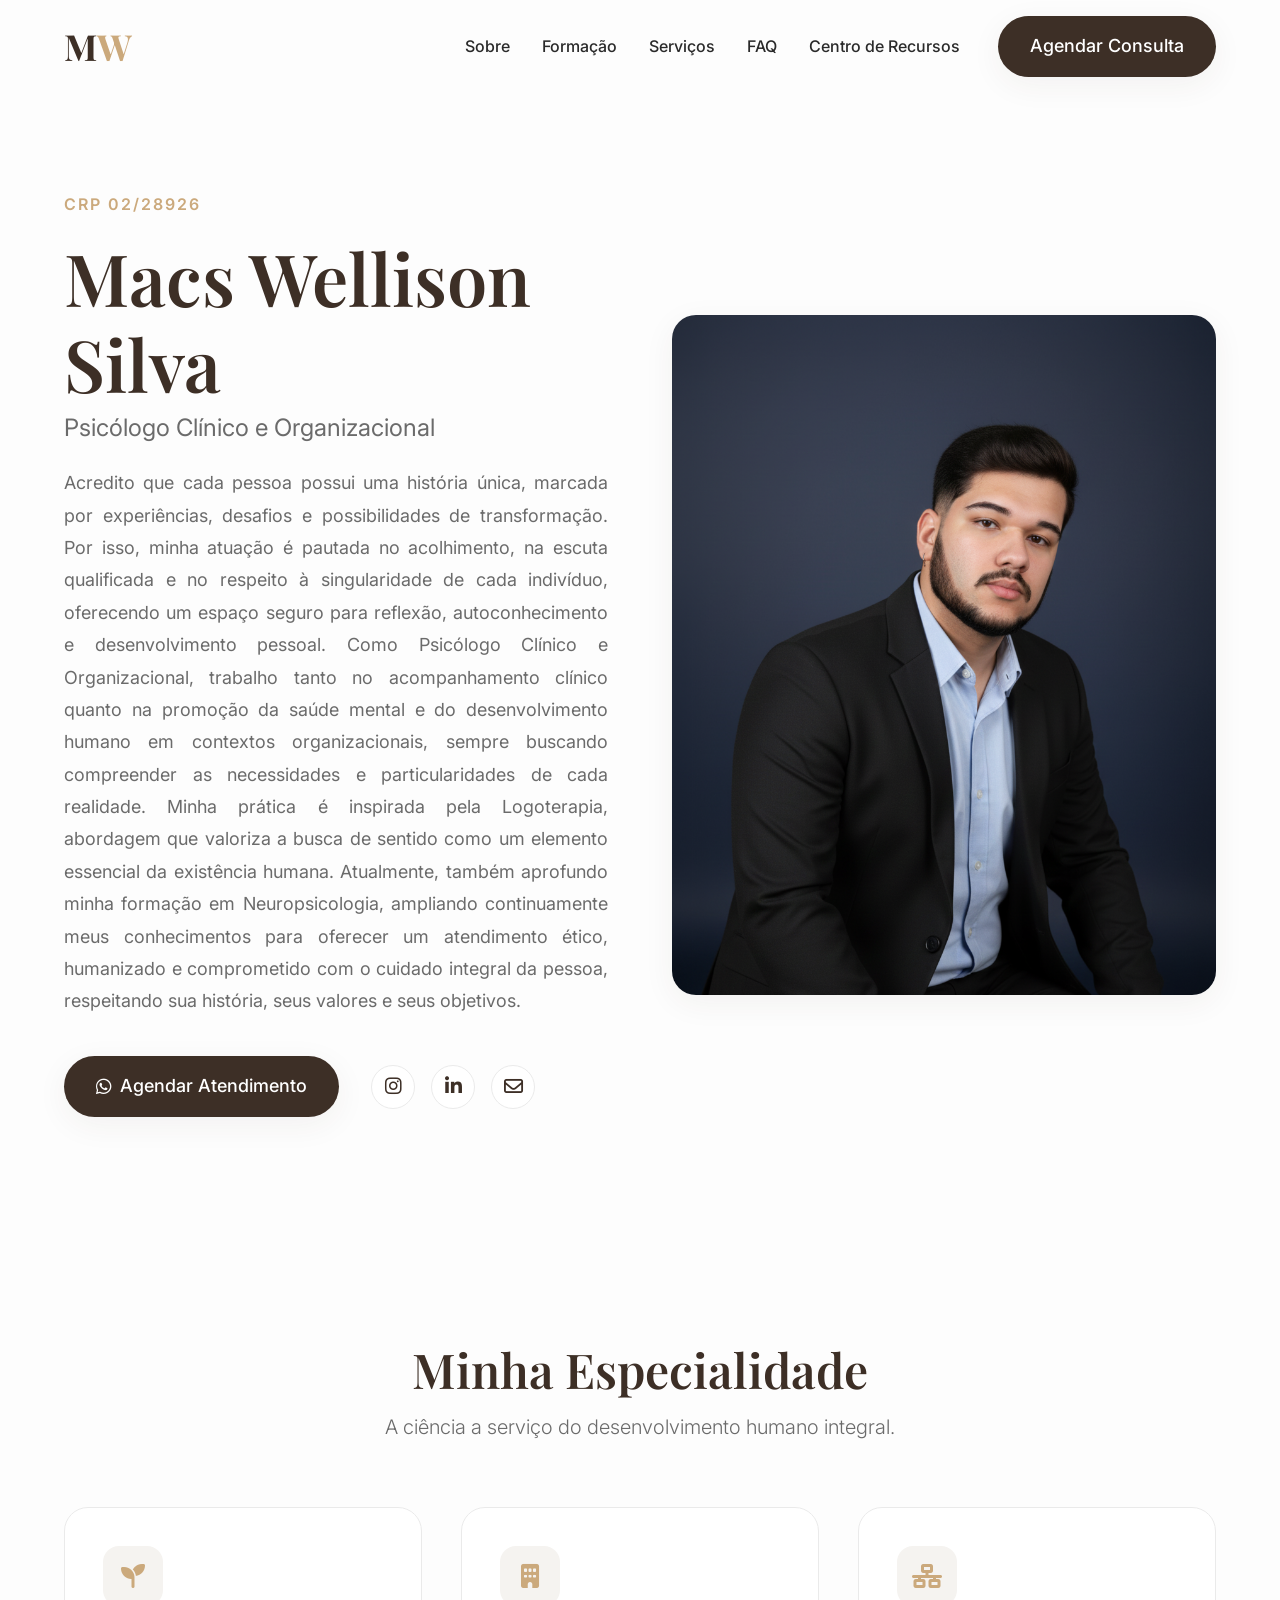
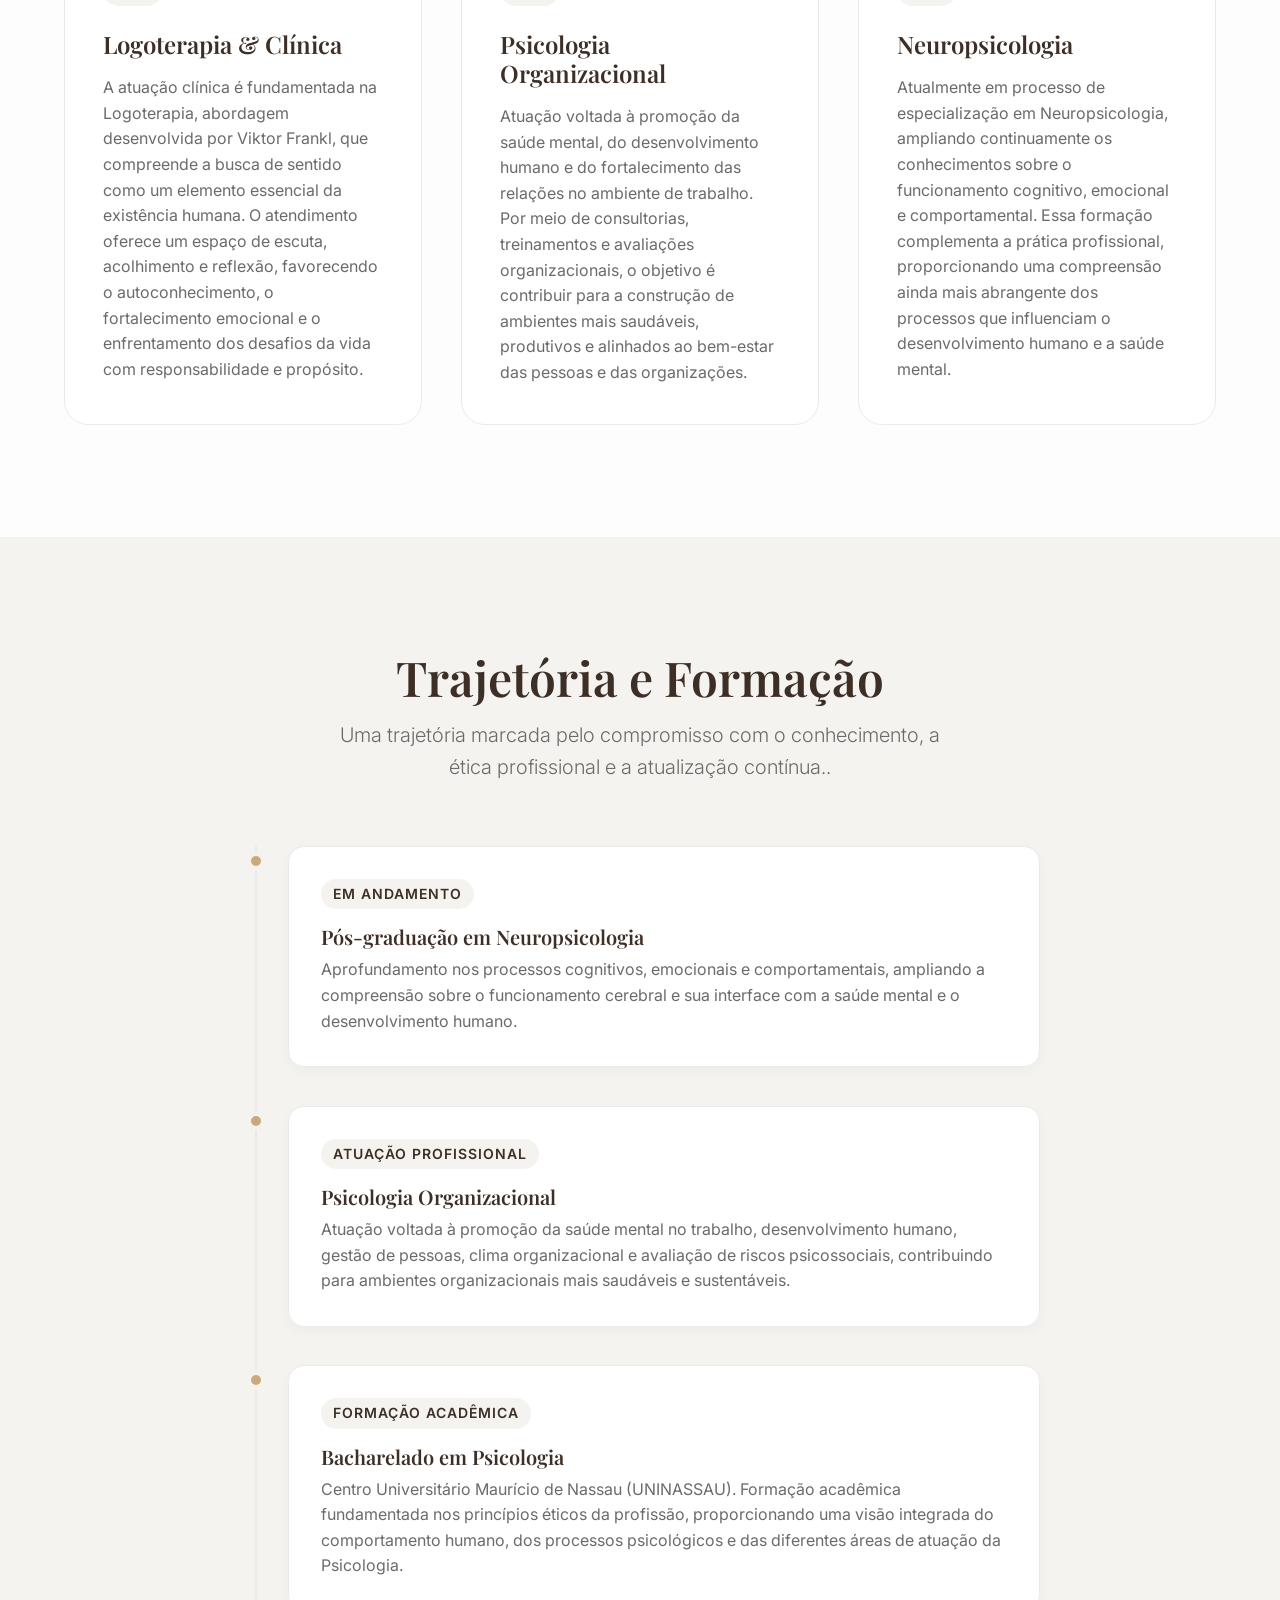
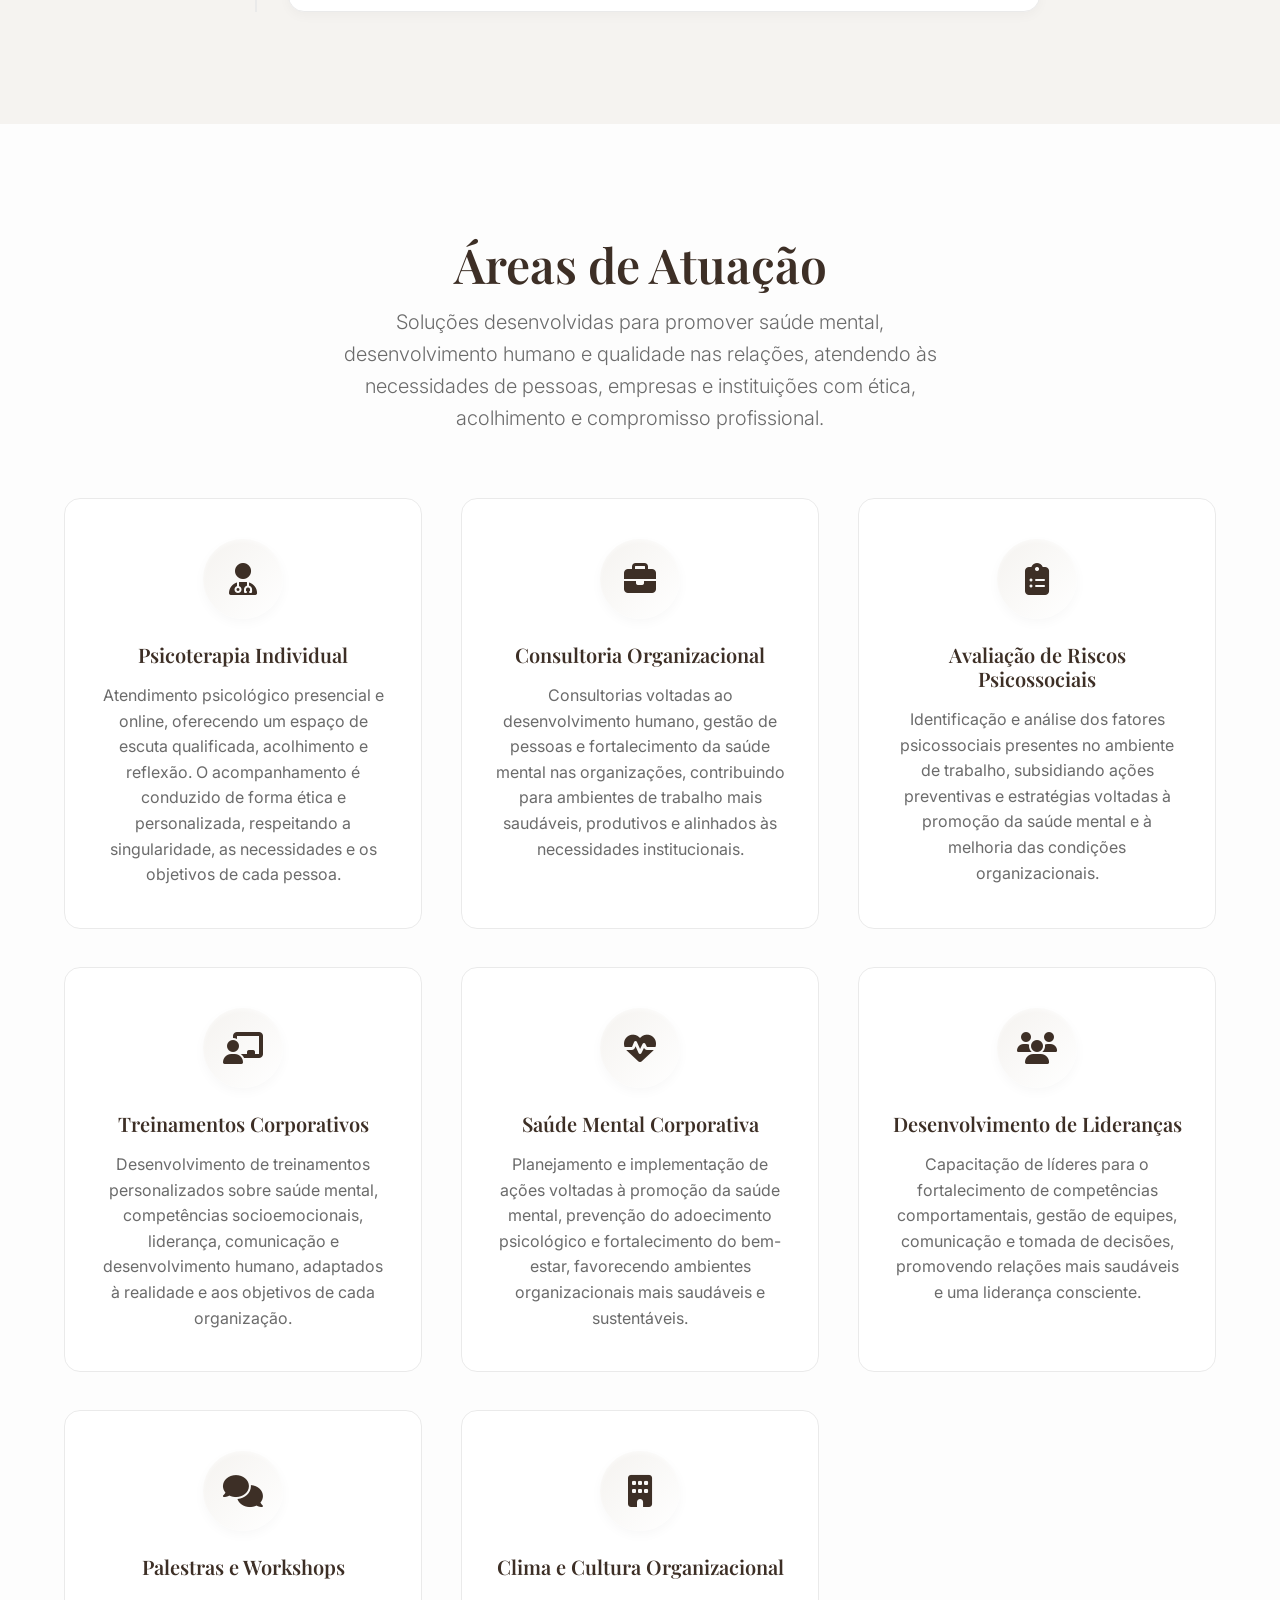
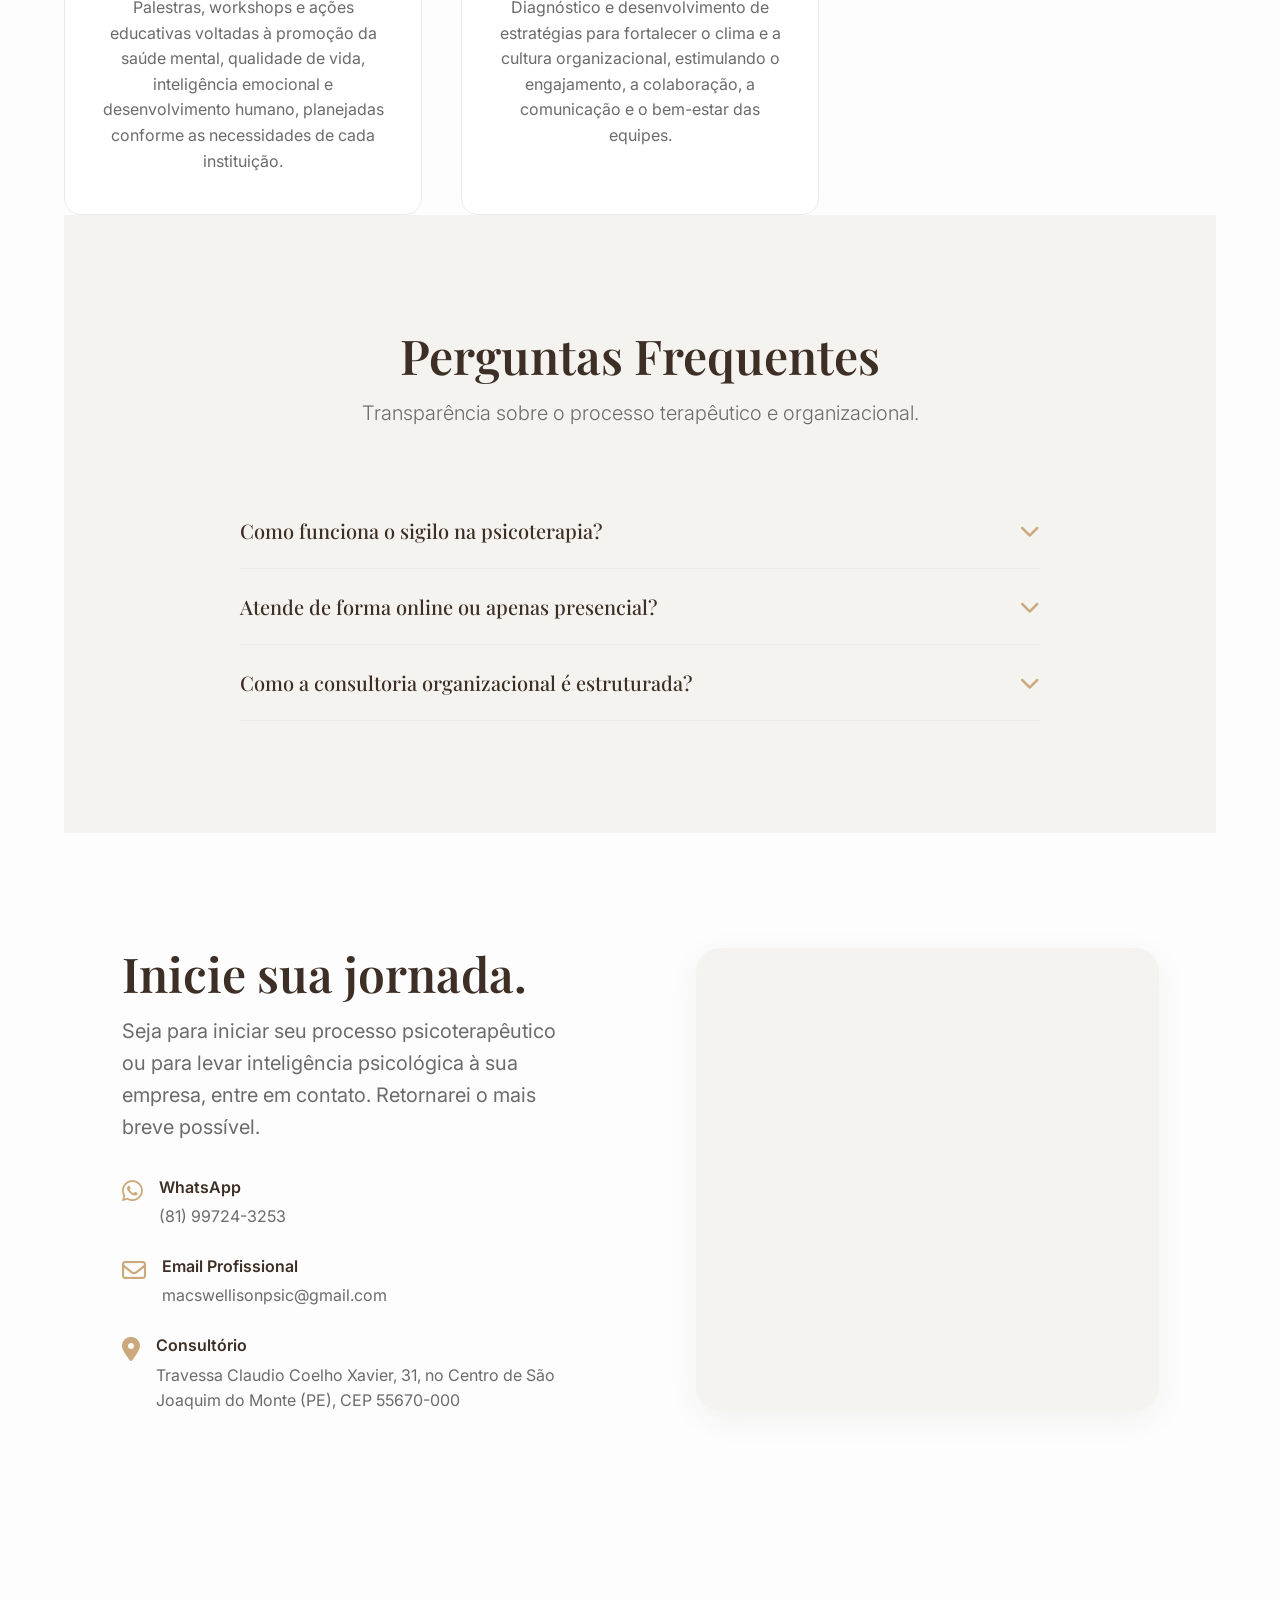
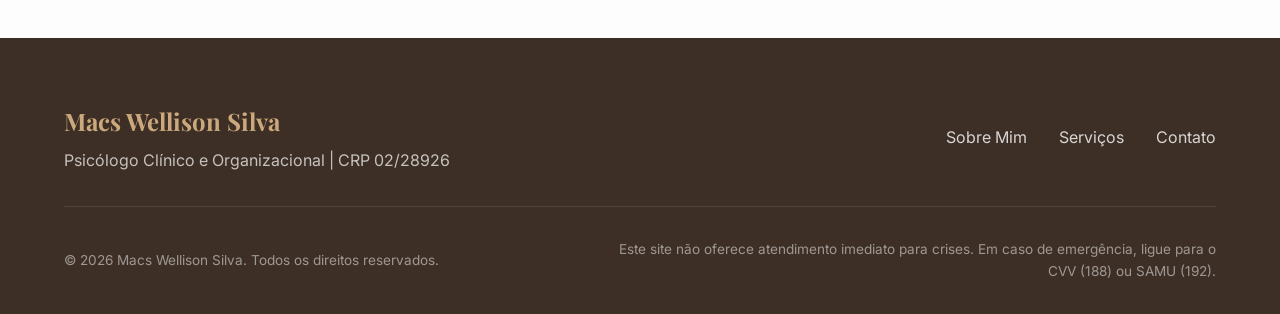
==== index.html @ d594c78a "Add files via upload" ====
<!DOCTYPE html>
<html lang="pt-BR">
<head>
    <meta charset="UTF-8">
    <meta name="viewport" content="width=device-width, initial-scale=1.0">
    <meta http-equiv="X-UA-Compatible" content="IE=edge">
    
    <!-- SEO & Meta Tags -->
    <title>Macs Wellison Silva | Psicólogo Clínico e Organizacional</title>
    <meta name="description" content="Atendimento psicológico clínico pautado na Logoterapia, consultoria organizacional e avaliação psicossocial. Desenvolvimento humano com base na ciência e ética.">
    <meta name="keywords" content="Psicólogo, Psicologia Clínica, Psicologia Organizacional, Logoterapia, Neuropsicologia, Avaliação Psicossocial, Saúde Mental Corporativa">
    <meta name="author" content="Macs Wellison Silva">
    <meta name="robots" content="index, follow">
    <link rel="canonical" href="https://seusite.com.br/">

    <!-- Open Graph / Social Media -->
    <meta property="og:type" content="website">
    <meta property="og:title" content="Macs Wellison Silva | Psicologia Clínica e Organizacional">
    <meta property="og:description" content="Desenvolvimento humano com base na ciência, acolhimento e sentido da vida.">
    <meta property="og:image" content="https://seusite.com.br/assets/images/og-image.jpg">
    <meta property="og:url" content="https://seusite.com.br/">
    
    <!-- Google Fonts: Inter (Corpo) e Playfair Display (Títulos) -->
    <link rel="preconnect" href="https://fonts.googleapis.com">
    <link rel="preconnect" href="https://fonts.gstatic.com" crossorigin>
    <link href="https://fonts.googleapis.com/css2?family=Inter:wght@300;400;500;600&family=Playfair+Display:wght@400;500;600;700&display=swap" rel="stylesheet">
    
    <!-- Font Awesome -->
    <link rel="stylesheet" href="https://cdnjs.cloudflare.com/ajax/libs/font-awesome/6.4.0/css/all.min.css" integrity="sha512-iecdLmaskl7CVkqkXNQ/ZH/XLlvWZOJyj7Yy7tcenmpD1ypASozpmT/E0iPtmFIB46ZmdtAc9eNBvH0H/ZpiBw==" crossorigin="anonymous" referrerpolicy="no-referrer" />

    <!-- CSS -->
    <link rel="stylesheet" href="css/style.css">
    <link rel="stylesheet" href="css/animations.css">
    <link rel="stylesheet" href="css/responsive.css">

    <!-- Schema.org JSON-LD -->
    <script type="application/ld+json">
    {
      "@context": "https://schema.org",
      "@type": "Physician",
      "name": "Macs Wellison Silva",
      "medicalSpecialty": "Psychiatric",
      "description": "Psicólogo Clínico e Organizacional com foco em Logoterapia e Saúde Mental Corporativa.",
      "identifier": "CRP 02/28926",
      "url": "https://seusite.com.br",
      "address": {
        "@type": "PostalAddress",
        "addressCountry": "BR"
      }
    }
    </script>
</head>
<body>

    <!-- Header & Navigation -->
    <header class="header" id="header">
        <div class="header__container">
            <a href="#home" class="header__logo" aria-label="Voltar para a página inicial">
                M<span class="header__logo-accent">W</span>
            </a>
            
            <button class="header__menu-btn" id="mobile-menu-btn" aria-expanded="false" aria-label="Abrir menu de navegação">
                <span class="header__hamburger"></span>
            </button>

            <nav class="header__nav" id="main-nav" aria-label="Navegação Principal">
                <ul class="header__menu">
                    <li class="header__item"><a href="#sobre" class="header__link">Sobre</a></li>
                    <li class="header__item"><a href="#formacao" class="header__link">Formação</a></li>
                    <li class="header__item"><a href="#servicos" class="header__link">Serviços</a></li>
                    <li class="header__item"><a href="#faq" class="header__link">FAQ</a></li>
		    <li class="header__item"><a href="recursos/index.html" style="color: var(--color-text); text-decoration: none; font-weight: 500;">Centro de Recursos</a></li>
		</ul>
                <a href="#contato" class="btn btn--primary header__cta">Agendar Consulta</a>
            </nav>
        </div>
    </header>

    <main>
        <!-- Hero Section -->
        <section class="hero" id="home">
            <div class="hero__container">
                <div class="hero__content js-reveal">
                    <span class="hero__subtitle">CRP 02/28926</span>
                    <h1 class="hero__title">Macs Wellison Silva</h1>
                    <h2 class="hero__profession">Psicólogo Clínico e Organizacional</h2>
                    <p class="hero__description">
                        Acredito que cada pessoa possui uma história única, marcada por experiências, desafios e possibilidades de transformação. Por isso, minha atuação é pautada no acolhimento, na escuta qualificada e no respeito à singularidade de cada indivíduo, oferecendo um espaço seguro para reflexão, autoconhecimento e desenvolvimento pessoal. Como Psicólogo Clínico e Organizacional, trabalho tanto no acompanhamento clínico quanto na promoção da saúde mental e do desenvolvimento humano em contextos organizacionais, sempre buscando compreender as necessidades e particularidades de cada realidade. Minha prática é inspirada pela Logoterapia, abordagem que valoriza a busca de sentido como um elemento essencial da existência humana. Atualmente, também aprofundo minha formação em Neuropsicologia, ampliando continuamente meus conhecimentos para oferecer um atendimento ético, humanizado e comprometido com o cuidado integral da pessoa, respeitando sua história, seus valores e seus objetivos.
                    </p>
                    <div class="hero__actions">
                        <a href="https://wa.me/81997243253" target="_blank" rel="noopener noreferrer" class="btn btn--primary" aria-label="Agendar atendimento via WhatsApp">
                            <i class="fab fa-whatsapp" aria-hidden="true"></i> Agendar Atendimento
                        </a>
                        <div class="hero__socials">
                            <a href="https://www.instagram.com/psi.macswellison/" class="hero__social-link" aria-label="Instagram"><i class="fab fa-instagram"></i></a>
                            <a href="https://www.linkedin.com/in/psi-macs-wellison-68949920b/" class="hero__social-link" aria-label="LinkedIn"><i class="fab fa-linkedin-in"></i></a>
                            <a href="https://mail.google.com/mail/?view=cm&fs=1&to=macswellisonpsic@gmail.com" class="hero__social-link" aria-label="Email"><i class="far fa-envelope"></i></a>
                        </div>
                    </div>
                </div>
                <div class="hero__image-wrapper js-reveal delay-1">
                    <!-- Substitua pelo caminho da sua foto -->
                    <img src="assets/images/hero-profile.png" alt="Retrato profissional do Psicólogo Macs Wellison Silva" class="hero__image" loading="eager" width="600" height="800">
                </div>
            </div>
        </section>

        <!-- Sobre Mim -->
        <section class="about section" id="sobre">
            <div class="section__header js-reveal">
                <h2 class="section__title">Minha Especialidade</h2>
                <p class="section__subtitle">A ciência a serviço do desenvolvimento humano integral.</p>
            </div>
            
            <div class="about__grid">
                <div class="about__card js-reveal">
                    <div class="about__icon"><i class="fas fa-seedling"></i></div>
                    <h3 class="about__card-title">Logoterapia & Clínica</h3>
                    <p class="about__card-text">A atuação clínica é fundamentada na Logoterapia, abordagem desenvolvida por Viktor Frankl, que compreende a busca de sentido como um elemento essencial da existência humana. O atendimento oferece um espaço de escuta, acolhimento e reflexão, favorecendo o autoconhecimento, o fortalecimento emocional e o enfrentamento dos desafios da vida com responsabilidade e propósito.</p>
                </div>
                <div class="about__card js-reveal delay-1">
                    <div class="about__icon"><i class="fas fa-building"></i></div>
                    <h3 class="about__card-title">Psicologia Organizacional</h3>
                    <p class="about__card-text">Atuação voltada à promoção da saúde mental, do desenvolvimento humano e do fortalecimento das relações no ambiente de trabalho. Por meio de consultorias, treinamentos e avaliações organizacionais, o objetivo é contribuir para a construção de ambientes mais saudáveis, produtivos e alinhados ao bem-estar das pessoas e das organizações.</p>
                </div>
                <div class="about__card js-reveal delay-2">
                    <div class="about__icon"><i class="fas fa-network-wired"></i></div>
                    <h3 class="about__card-title">Neuropsicologia</h3>
                    <p class="about__card-text">Atualmente em processo de especialização em Neuropsicologia, ampliando continuamente os conhecimentos sobre o funcionamento cognitivo, emocional e comportamental. Essa formação complementa a prática profissional, proporcionando uma compreensão ainda mais abrangente dos processos que influenciam o desenvolvimento humano e a saúde mental.</p>
                </div>
            </div>
        </section>

        <!-- Formação (Timeline) -->
        <section class="education section bg-light" id="formacao">
            <div class="section__header js-reveal">
                <h2 class="section__title">Trajetória e Formação</h2>
                <p class="section__subtitle">Uma trajetória marcada pelo compromisso com o conhecimento, a ética profissional e a atualização contínua..</p>
            </div>

            <div class="timeline js-reveal">
                <div class="timeline__item">
                    <div class="timeline__dot"></div>
                    <div class="timeline__content">
                        <span class="timeline__date">Em andamento</span>
                        <h3 class="timeline__title">Pós-graduação em Neuropsicologia</h3>
                        <p class="timeline__text">Aprofundamento nos processos cognitivos, emocionais e comportamentais, ampliando a compreensão sobre o funcionamento cerebral e sua interface com a saúde mental e o desenvolvimento humano.</p>
                    </div>
                </div>
                <div class="timeline__item">
                    <div class="timeline__dot"></div>
                    <div class="timeline__content">
                        <span class="timeline__date">Atuação Profissional</span>
                        <h3 class="timeline__title">Psicologia Organizacional</h3>
                        <p class="timeline__text">Atuação voltada à promoção da saúde mental no trabalho, desenvolvimento humano, gestão de pessoas, clima organizacional e avaliação de riscos psicossociais, contribuindo para ambientes organizacionais mais saudáveis e sustentáveis.</p>
                    </div>
                </div>
                <div class="timeline__item">
                    <div class="timeline__dot"></div>
                    <div class="timeline__content">
                        <span class="timeline__date">Formação Acadêmica</span>
                        <h3 class="timeline__title">Bacharelado em Psicologia</h3>
                        <p class="timeline__text">Centro Universitário Maurício de Nassau (UNINASSAU). Formação acadêmica fundamentada nos princípios éticos da profissão, proporcionando uma visão integrada do comportamento humano, dos processos psicológicos e das diferentes áreas de atuação da Psicologia.</p>
                    </div>
                </div>
            </div>
        </section>

        <!-- Serviços -->
        <section class="services section" id="servicos">
            <div class="section__header js-reveal">
                <h2 class="section__title">Áreas de Atuação</h2>
                <p class="section__subtitle">Soluções desenvolvidas para promover saúde mental, desenvolvimento humano e qualidade nas relações, atendendo às necessidades de pessoas, empresas e instituições com ética, acolhimento e compromisso profissional.</p>
            </div>

<div class="services__grid">
    <!-- Card 1 -->
    <article class="service-card js-reveal">
        <div class="service-card__icon"><i class="fas fa-user-md"></i></div>
        <h3 class="service-card__title">Psicoterapia Individual</h3>
        <p class="service-card__desc">
            Atendimento psicológico presencial e online, oferecendo um espaço de escuta qualificada, acolhimento e reflexão. O acompanhamento é conduzido de forma ética e personalizada, respeitando a singularidade, as necessidades e os objetivos de cada pessoa.
        </p>
    </article>

    <!-- Card 2 -->
    <article class="service-card js-reveal delay-1">
        <div class="service-card__icon"><i class="fas fa-briefcase"></i></div>
        <h3 class="service-card__title">Consultoria Organizacional</h3>
        <p class="service-card__desc">
            Consultorias voltadas ao desenvolvimento humano, gestão de pessoas e fortalecimento da saúde mental nas organizações, contribuindo para ambientes de trabalho mais saudáveis, produtivos e alinhados às necessidades institucionais.
        </p>
    </article>

    <!-- Card 3 -->
    <article class="service-card js-reveal delay-2">
        <div class="service-card__icon"><i class="fas fa-clipboard-list"></i></div>
        <h3 class="service-card__title">Avaliação de Riscos Psicossociais</h3>
        <p class="service-card__desc">
            Identificação e análise dos fatores psicossociais presentes no ambiente de trabalho, subsidiando ações preventivas e estratégias voltadas à promoção da saúde mental e à melhoria das condições organizacionais.
        </p>
    </article>

    <!-- Card 4 -->
    <article class="service-card js-reveal">
        <div class="service-card__icon"><i class="fas fa-chalkboard-teacher"></i></div>
        <h3 class="service-card__title">Treinamentos Corporativos</h3>
        <p class="service-card__desc">
            Desenvolvimento de treinamentos personalizados sobre saúde mental, competências socioemocionais, liderança, comunicação e desenvolvimento humano, adaptados à realidade e aos objetivos de cada organização.
        </p>
    </article>

    <!-- Card 5 -->
    <article class="service-card js-reveal delay-1">
        <div class="service-card__icon"><i class="fas fa-heartbeat"></i></div>
        <h3 class="service-card__title">Saúde Mental Corporativa</h3>
        <p class="service-card__desc">
            Planejamento e implementação de ações voltadas à promoção da saúde mental, prevenção do adoecimento psicológico e fortalecimento do bem-estar, favorecendo ambientes organizacionais mais saudáveis e sustentáveis.
        </p>
    </article>

    <!-- Card 6 -->
    <article class="service-card js-reveal delay-2">
        <div class="service-card__icon"><i class="fas fa-users"></i></div>
        <h3 class="service-card__title">Desenvolvimento de Lideranças</h3>
        <p class="service-card__desc">
            Capacitação de líderes para o fortalecimento de competências comportamentais, gestão de equipes, comunicação e tomada de decisões, promovendo relações mais saudáveis e uma liderança consciente.
        </p>
    </article>

    <!-- Card 7 -->
    <article class="service-card js-reveal">
        <div class="service-card__icon"><i class="fas fa-comments"></i></div>
        <h3 class="service-card__title">Palestras e Workshops</h3>
        <p class="service-card__desc">
            Palestras, workshops e ações educativas voltadas à promoção da saúde mental, qualidade de vida, inteligência emocional e desenvolvimento humano, planejadas conforme as necessidades de cada instituição.
        </p>
    </article>

    <!-- Card 8 -->
    <article class="service-card js-reveal delay-1">
        <div class="service-card__icon"><i class="fas fa-building"></i></div>
        <h3 class="service-card__title">Clima e Cultura Organizacional</h3>
        <p class="service-card__desc">
            Diagnóstico e desenvolvimento de estratégias para fortalecer o clima e a cultura organizacional, estimulando o engajamento, a colaboração, a comunicação e o bem-estar das equipes.
        </p>
    </article>
</div>
        <!-- FAQ -->
        <section class="faq section bg-light" id="faq">
            <div class="section__header js-reveal">
                <h2 class="section__title">Perguntas Frequentes</h2>
                <p class="section__subtitle">Transparência sobre o processo terapêutico e organizacional.</p>
            </div>

            <div class="faq__container js-reveal">
                <div class="accordion">
                    <button class="accordion__btn" aria-expanded="false">
                        Como funciona o sigilo na psicoterapia?
                        <i class="fas fa-chevron-down accordion__icon"></i>
                    </button>
                    <div class="accordion__content">
                        <p>A confidencialidade é pilar central da profissão, garantida pelo Código de Ética Profissional do Psicólogo. Todas as informações compartilhadas em sessão são estritamente sigilosas, criando um ambiente totalmente seguro.</p>
                    </div>
                </div>

                <div class="accordion">
                    <button class="accordion__btn" aria-expanded="false">
                        Atende de forma online ou apenas presencial?
                        <i class="fas fa-chevron-down accordion__icon"></i>
                    </button>
                    <div class="accordion__content">
                        <p>Realizo atendimentos em ambas as modalidades. A psicoterapia online segue as regulamentações do Conselho Federal de Psicologia, oferecendo a mesma eficácia, ética e rigor do atendimento presencial, com maior conveniência.</p>
                    </div>
                </div>

                <div class="accordion">
                    <button class="accordion__btn" aria-expanded="false">
                        Como a consultoria organizacional é estruturada?
                        <i class="fas fa-chevron-down accordion__icon"></i>
                    </button>
                    <div class="accordion__content">
                        <p>O processo inicia-se com um diagnóstico institucional detalhado. A partir dos dados colhidos (clima, cultura, índices de adoecimento), desenhamos intervenções sob medida, focando em resultados mensuráveis e na saúde do colaborador.</p>
                    </div>
                </div>
            </div>
        </section>

        <!-- Contato -->
        <section class="contact section" id="contato">
            <div class="contact__container js-reveal">
                <div class="contact__info">
                    <h2 class="section__title" style="text-align: left;">Inicie sua jornada.</h2>
                    <p class="contact__desc">Seja para iniciar seu processo psicoterapêutico ou para levar inteligência psicológica à sua empresa, entre em contato. Retornarei o mais breve possível.</p>
                    
                    <ul class="contact__list">
                        <li>
                            <i class="fab fa-whatsapp"></i>
                            <div>
                                <span>WhatsApp</span>
                                <a href="https://wa.me/81997243253" target="_blank">(81) 99724-3253</a>
                            </div>
                        </li>
                        <li>
                            <i class="far fa-envelope"></i>
                            <div>
                                <span>Email Profissional</span>
                                <a href="https://mail.google.com/mail/?view=cm&fs=1&to=macswellisonpsic@gmail.com">macswellisonpsic@gmail.com</a>
                            </div>
                        </li>
                        <li>
                            <i class="fas fa-map-marker-alt"></i>
                            <div>
                                <span>Consultório</span>
                                <p>Travessa Claudio Coelho Xavier, 31, no Centro de São Joaquim do Monte (PE), CEP 55670-000</p>
                            </div>
                        </li>
                    </ul>
                </div>

                <div class="contact__map-wrapper">
                    <iframe src="https://www.google.com/maps/embed?pb=!1m14!1m12!1m3!1d246.6702795691369!2d-35.81100133254088!3d-8.42869579999996!2m3!1f0!		2f0!3f0!3m2!1i1024!2i768!4f13.1!5e0!3m2!1spt-BR!2sbr!4v1784405154390!5m2!1spt-BR!2sbr" width="600" height="450" style="border:0;" 			allowfullscreen="" loading="lazy" referrerpolicy="strict-origin-when-cross-origin"></iframe>
                    <div class="contact__map-placeholder">
                        <i class="fas fa-map-marked-alt"></i>
                        <p>Mapa de Localização</p>
                    </div>
                </div>
            </div>
        </section>
    </main>

    <!-- Footer -->
    <footer class="footer">
        <div class="footer__container">
            <div class="footer__brand">
                <span class="footer__logo">Macs Wellison Silva</span>
                <p class="footer__crp">Psicólogo Clínico e Organizacional | CRP 02/28926</p>
            </div>
            <div class="footer__links">
                <a href="#sobre">Sobre Mim</a>
                <a href="#servicos">Serviços</a>
                <a href="#contato">Contato</a>
            </div>
        </div>
        <div class="footer__bottom">
            <p>&copy; <span id="current-year"></span> Macs Wellison Silva. Todos os direitos reservados.</p>
            <p class="footer__disclaimer">Este site não oferece atendimento imediato para crises. Em caso de emergência, ligue para o CVV (188) ou SAMU (192).</p>
        </div>
    </footer>

    <!-- Scripts -->
    <script src="js/script.js"></script>
</body>
</html>
---- css/style.css ----
/* =========================================================
   DESIGN SYSTEM & VARIABLES
   ========================================================= */
:root {
    /* Paleta de Cores Premium */
    --color-primary: #3d2f26;       /* Marrom escuro elegante */
    --color-primary-light: #5e4b3e; 
    --color-secondary: #cba97c;     /* Dourado fosco refinado */
    --color-secondary-hover: #e0be8f;
    --color-bg: #fdfdfd;            /* Branco predominante com leve quebra */
    --color-bg-alt: #f5f3f0;        /* Cinza muito claro e quente */
    --color-surface: #ffffff;
    
    --color-text: #2a2a2a;          /* Preto suavizado para leitura */
    --color-text-muted: #6b6b6b;
    --color-border: #eaeaea;

    /* Tipografia */
    --font-heading: 'Playfair Display', serif;
    --font-body: 'Inter', sans-serif;

    /* Fluid Typography (Clamp) */
    --text-xs: clamp(0.75rem, 0.7rem + 0.25vw, 0.875rem);
    --text-sm: clamp(0.875rem, 0.8rem + 0.375vw, 1rem);
    --text-base: clamp(1rem, 0.95rem + 0.25vw, 1.125rem);
    --text-lg: clamp(1.125rem, 1rem + 0.625vw, 1.25rem);
    --text-xl: clamp(1.25rem, 1.1rem + 0.75vw, 1.5rem);
    --text-2xl: clamp(1.5rem, 1.2rem + 1.5vw, 2.25rem);
    --text-3xl: clamp(2rem, 1.5rem + 2.5vw, 3rem);
    --text-4xl: clamp(2.5rem, 1.8rem + 3.5vw, 4.5rem);

    /* Espaçamento Fluido */
    --space-xs: clamp(0.5rem, 0.4rem + 0.5vw, 0.75rem);
    --space-sm: clamp(1rem, 0.8rem + 1vw, 1.5rem);
    --space-md: clamp(1.5rem, 1.2rem + 1.5vw, 2.5rem);
    --space-lg: clamp(2.5rem, 2rem + 2.5vw, 4rem);
    --space-xl: clamp(4rem, 3rem + 5vw, 8rem);

    /* UI Elements */
    --radius-sm: 8px;
    --radius-md: 16px;
    --radius-lg: 24px;
    --radius-pill: 100px;

    /* Sombras Suaves (Apple/Stripe Style) */
    --shadow-sm: 0 4px 12px rgba(0, 0, 0, 0.03);
    --shadow-md: 0 8px 32px rgba(61, 47, 38, 0.06);
    --shadow-glass: 0 8px 32px 0 rgba(61, 47, 38, 0.05);

    /* Transições */
    --transition-fast: 0.2s ease;
    --transition-smooth: 0.4s cubic-bezier(0.16, 1, 0.3, 1);
}

/* =========================================================
   RESET & GLOBAL STYLES
   ========================================================= */
*, *::before, *::after {
    margin: 0;
    padding: 0;
    box-sizing: border-box;
}

html {
    scroll-behavior: smooth;
    font-size: 100%;
}

body {
    font-family: var(--font-body);
    color: var(--color-text);
    background-color: var(--color-bg);
    line-height: 1.6;
    overflow-x: hidden;
    -webkit-font-smoothing: antialiased;
    -moz-osx-font-smoothing: grayscale;
}

h1, h2, h3, h4, h5, h6 {
    font-family: var(--font-heading);
    color: var(--color-primary);
    line-height: 1.2;
    font-weight: 600;
}

a {
    text-decoration: none;
    color: inherit;
    transition: var(--transition-fast);
}

ul, ol {
    list-style: none;
}

img {
    max-width: 100%;
    height: auto;
    display: block;
}

button {
    cursor: pointer;
    border: none;
    background: none;
    font-family: inherit;
}

/* =========================================================
   TYPOGRAPHY & UTILITIES
   ========================================================= */
.bg-light { background-color: var(--color-bg-alt); }
.text-center { text-align: center; }

.section {
    padding: var(--space-xl) 5%;
    max-width: 1600px;
    margin: 0 auto;
}

.section__header {
    text-align: center;
    margin-bottom: var(--space-lg);
}

.section__title {
    font-size: var(--text-3xl);
    margin-bottom: var(--space-xs);
}

.section__subtitle {
    font-size: var(--text-lg);
    color: var(--color-text-muted);
    font-weight: 300;
    max-width: 600px;
    margin: 0 auto;
}

/* =========================================================
   BUTTONS
   ========================================================= */
.btn {
    display: inline-flex;
    align-items: center;
    justify-content: center;
    gap: 0.5rem;
    padding: 1rem 2rem;
    font-size: var(--text-base);
    font-weight: 500;
    border-radius: var(--radius-pill);
    transition: var(--transition-smooth);
    text-align: center;
}

.btn--primary {
    background-color: var(--color-primary);
    color: var(--color-surface);
    box-shadow: var(--shadow-md);
}

.btn--primary:hover {
    background-color: var(--color-primary-light);
    transform: translateY(-2px);
    box-shadow: 0 12px 40px rgba(61, 47, 38, 0.15);
}

.btn--outline {
    border: 1px solid var(--color-primary);
    color: var(--color-primary);
}

.btn--outline:hover {
    background-color: var(--color-primary);
    color: var(--color-surface);
}

/* =========================================================
   HEADER & NAVIGATION
   ========================================================= */
.header {
    position: fixed;
    top: 0;
    left: 0;
    width: 100%;
    z-index: 1000;
    padding: 1rem 5%;
    background-color: rgba(253, 253, 253, 0.8);
    backdrop-filter: blur(12px);
    -webkit-backdrop-filter: blur(12px);
    border-bottom: 1px solid transparent;
    transition: var(--transition-smooth);
}

.header.is-scrolled {
    padding: 0.75rem 5%;
    background-color: rgba(255, 255, 255, 0.95);
    border-bottom: 1px solid var(--color-border);
    box-shadow: var(--shadow-sm);
}

.header__container {
    max-width: 1600px;
    margin: 0 auto;
    display: flex;
    justify-content: space-between;
    align-items: center;
}

.header__logo {
    font-family: var(--font-heading);
    font-size: var(--text-2xl);
    font-weight: 700;
    color: var(--color-primary);
    letter-spacing: -0.5px;
}

.header__logo-accent {
    color: var(--color-secondary);
}

.header__nav {
    display: flex;
    align-items: center;
    gap: var(--space-md);
}

.header__menu {
    display: flex;
    gap: 2rem;
}

.header__link {
    font-size: var(--text-sm);
    font-weight: 500;
    color: var(--color-text);
    position: relative;
}

.header__link::after {
    content: '';
    position: absolute;
    bottom: -4px;
    left: 0;
    width: 0;
    height: 2px;
    background-color: var(--color-secondary);
    transition: var(--transition-smooth);
}

.header__link:hover::after {
    width: 100%;
}

.header__menu-btn {
    display: none;
    flex-direction: column;
    justify-content: space-between;
    width: 30px;
    height: 20px;
    z-index: 1001;
}

.header__hamburger,
.header__menu-btn::before,
.header__menu-btn::after {
    content: '';
    width: 100%;
    height: 2px;
    background-color: var(--color-primary);
    transition: var(--transition-smooth);
}

/* =========================================================
   HERO SECTION
   ========================================================= */
.hero {
    min-height: 100vh;
    padding-top: calc(80px + var(--space-xl));
    padding-bottom: var(--space-xl);
    display: flex;
    align-items: center;
    max-width: 1600px;
    margin: 0 auto;
    padding-inline: 5%;
}

.hero__container {
    display: grid;
    grid-template-columns: 1fr 1fr;
    gap: var(--space-lg);
    align-items: center;
    width: 100%;
}

.hero__subtitle {
    font-size: var(--text-sm);
    text-transform: uppercase;
    letter-spacing: 2px;
    color: var(--color-secondary);
    font-weight: 600;
    display: block;
    margin-bottom: 1rem;
}

.hero__title {
    font-size: var(--text-4xl);
    margin-bottom: 0.5rem;
}

.hero__profession {
    font-family: var(--font-body);
    font-size: var(--text-xl);
    color: var(--color-text-muted);
    font-weight: 400;
    margin-bottom: var(--space-sm);
}

.hero__description {
    font-size: var(--text-base);
    color: var(--color-text-muted);
    margin-bottom: var(--space-md);
    max-width: 700px;
    text-align: justify;
    text-justify: inter-word;
    line-height: 1.8;
    hyphens: auto;
}

.hero__actions {
    display: flex;
    align-items: center;
    gap: 2rem;
    flex-wrap: wrap;
}

.hero__socials {
    display: flex;
    gap: 1rem;
}

.hero__social-link {
    display: flex;
    align-items: center;
    justify-content: center;
    width: 44px;
    height: 44px;
    border-radius: 50%;
    background-color: var(--color-surface);
    border: 1px solid var(--color-border);
    color: var(--color-primary);
    font-size: 1.2rem;
}

.hero__social-link:hover {
    background-color: var(--color-primary);
    color: var(--color-surface);
    border-color: var(--color-primary);
    transform: translateY(-3px);
}

.hero__image-wrapper {
    position: relative;
    border-radius: var(--radius-lg);
    overflow: hidden;
    aspect-ratio: 4/5;
    box-shadow: var(--shadow-md);
}

.hero__image {
    width: 100%;
    height: 100%;
    object-fit: cover;
    object-position: center top;
}

.hero__glass-card {
    position: absolute;
    bottom: 2rem;
    left: -2rem;
    background: rgba(255, 255, 255, 0.75);
    backdrop-filter: blur(16px);
    -webkit-backdrop-filter: blur(16px);
    padding: 1rem 1.5rem;
    border-radius: var(--radius-md);
    box-shadow: var(--shadow-glass);
    border: 1px solid rgba(255,255,255,0.3);
    display: flex;
    align-items: center;
    gap: 1rem;
    font-weight: 500;
    font-size: var(--text-sm);
    color: var(--color-primary);
    animation: float 6s ease-in-out infinite;
}

.hero__glass-card i {
    font-size: 1.5rem;
    color: var(--color-secondary);
}

/* =========================================================
   ABOUT CARDS (Abordagem)
   ========================================================= */
.about__grid {
    display: grid;
    grid-template-columns: repeat(auto-fit, minmax(300px, 1fr));
    gap: var(--space-md);
}

.about__card {
    background-color: var(--color-surface);
    padding: var(--space-md);
    border-radius: var(--radius-lg);
    border: 1px solid var(--color-border);
    transition: var(--transition-smooth);
}

.about__card:hover {
    transform: translateY(-5px);
    box-shadow: var(--shadow-md);
    border-color: transparent;
}

.about__icon {
    width: 60px;
    height: 60px;
    background-color: var(--color-bg-alt);
    border-radius: var(--radius-md);
    display: flex;
    align-items: center;
    justify-content: center;
    font-size: 1.5rem;
    color: var(--color-secondary);
    margin-bottom: 1.5rem;
}

.about__card-title {
    font-size: var(--text-xl);
    margin-bottom: 1rem;
}

.about__card-text {
    color: var(--color-text-muted);
    font-size: var(--text-sm);
}

/* =========================================================
   TIMELINE (Formação)
   ========================================================= */
.timeline {
    max-width: 800px;
    margin: 0 auto;
    position: relative;
}

.timeline::before {
    content: '';
    position: absolute;
    left: 15px;
    top: 0;
    bottom: 0;
    width: 2px;
    background-color: var(--color-border);
}

.timeline__item {
    position: relative;
    padding-left: 3rem;
    margin-bottom: var(--space-md);
}

.timeline__item:last-child {
    margin-bottom: 0;
}

.timeline__dot {
    position: absolute;
    left: 7px;
    top: 6px;
    width: 18px;
    height: 18px;
    border-radius: 50%;
    background-color: var(--color-secondary);
    border: 4px solid var(--color-bg-alt);
}

.timeline__content {
    background: var(--color-surface);
    padding: 2rem;
    border-radius: var(--radius-md);
    box-shadow: var(--shadow-sm);
    border: 1px solid var(--color-border);
}

.timeline__date {
    display: inline-block;
    padding: 0.25rem 0.75rem;
    background-color: var(--color-bg-alt);
    color: var(--color-primary);
    font-size: var(--text-xs);
    font-weight: 600;
    border-radius: var(--radius-pill);
    margin-bottom: 1rem;
    text-transform: uppercase;
    letter-spacing: 1px;
}

.timeline__title {
    font-size: var(--text-lg);
    margin-bottom: 0.5rem;
}

.timeline__text {
    color: var(--color-text-muted);
    font-size: var(--text-sm);
}

/* =========================================================
   SERVICES GRID
   ========================================================= */
.services__grid {
    display: grid;
    grid-template-columns: repeat(auto-fit, minmax(280px, 1fr));
    gap: var(--space-md);
}

.service-card {
    background-color: var(--color-surface);
    padding: 2.5rem 2rem;
    border-radius: var(--radius-md);
    text-align: center;
    border: 1px solid var(--color-border);
    transition: var(--transition-smooth);
    display: flex;
    flex-direction: column;
    align-items: center;
}

.service-card:hover {
    box-shadow: var(--shadow-md);
    transform: translateY(-8px);
}

.service-card__icon {
    width: 80px;
    height: 80px;
    border-radius: 50%;
    background: linear-gradient(135deg, var(--color-bg-alt) 0%, var(--color-surface) 100%);
    box-shadow: inset 0 2px 4px rgba(255,255,255,0.5), var(--shadow-sm);
    display: flex;
    align-items: center;
    justify-content: center;
    font-size: 2rem;
    color: var(--color-primary);
    margin-bottom: 1.5rem;
    transition: var(--transition-smooth);
}

.service-card:hover .service-card__icon {
    background: var(--color-primary);
    color: var(--color-secondary);
}

.service-card__title {
    font-size: var(--text-lg);
    margin-bottom: 1rem;
}

.service-card__desc {
    font-size: var(--text-sm);
    color: var(--color-text-muted);
}

/* =========================================================
   FAQ ACCORDION
   ========================================================= */
.faq__container {
    max-width: 800px;
    margin: 0 auto;
}

.accordion {
    border-bottom: 1px solid var(--color-border);
}

.accordion__btn {
    width: 100%;
    text-align: left;
    padding: 1.5rem 0;
    font-size: var(--text-lg);
    font-weight: 500;
    color: var(--color-primary);
    display: flex;
    justify-content: space-between;
    align-items: center;
    font-family: var(--font-heading);
}

.accordion__icon {
    color: var(--color-secondary);
    transition: transform var(--transition-fast);
}

.accordion__btn[aria-expanded="true"] .accordion__icon {
    transform: rotate(180deg);
}

.accordion__content {
    max-height: 0;
    overflow: hidden;
    transition: max-height var(--transition-smooth);
}

.accordion__content p {
    padding-bottom: 1.5rem;
    color: var(--color-text-muted);
    font-size: var(--text-sm);
}

/* =========================================================
   CONTACT
   ========================================================= */
.contact__container {
    display: grid;
    grid-template-columns: 1fr 1fr;
    gap: var(--space-xl);
    align-items: center;
}

.contact__desc {
    color: var(--color-text-muted);
    margin-bottom: 2rem;
    font-size: var(--text-lg);
}

.contact__list {
    display: flex;
    flex-direction: column;
    gap: 1.5rem;
}

.contact__list li {
    display: flex;
    align-items: flex-start;
    gap: 1rem;
}

.contact__list i {
    font-size: 1.5rem;
    color: var(--color-secondary);
    margin-top: 0.25rem;
}

.contact__list span {
    display: block;
    font-weight: 600;
    color: var(--color-primary);
    margin-bottom: 0.25rem;
}

.contact__list a, .contact__list p {
    color: var(--color-text-muted);
    font-size: var(--text-sm);
}

.contact__list a:hover {
    color: var(--color-primary);
}

.contact__map-wrapper {
    border-radius: var(--radius-lg);
    overflow: hidden;
    box-shadow: var(--shadow-md);
    aspect-ratio: 1/1;
    background-color: var(--color-bg-alt);
}

.contact__map-placeholder {
    width: 100%;
    height: 100%;
    display: flex;
    flex-direction: column;
    align-items: center;
    justify-content: center;
    color: var(--color-text-muted);
    text-align: center;
    padding: 2rem;
}

.contact__map-placeholder i {
    font-size: 3rem;
    color: var(--color-border);
    margin-bottom: 1rem;
}

/* =========================================================
   FOOTER
   ========================================================= */
.footer {
    background-color: var(--color-primary);
    color: var(--color-surface);
    padding: var(--space-lg) 5% 2rem;
}

.footer__container {
    max-width: 1600px;
    margin: 0 auto;
    display: flex;
    justify-content: space-between;
    align-items: center;
    border-bottom: 1px solid rgba(255,255,255,0.1);
    padding-bottom: 2rem;
    margin-bottom: 2rem;
    flex-wrap: wrap;
    gap: 2rem;
}

.footer__logo {
    font-family: var(--font-heading);
    font-size: var(--text-xl);
    font-weight: 700;
    color: var(--color-secondary);
    display: block;
    margin-bottom: 0.5rem;
}

.footer__crp {
    font-size: var(--text-sm);
    color: rgba(255,255,255,0.7);
}

.footer__links {
    display: flex;
    gap: 2rem;
}

.footer__links a {
    font-size: var(--text-sm);
    color: rgba(255,255,255,0.8);
}

.footer__links a:hover {
    color: var(--color-secondary);
}

.footer__bottom {
    max-width: 1600px;
    margin: 0 auto;
    display: flex;
    justify-content: space-between;
    align-items: center;
    font-size: 0.85rem;
    color: rgba(255,255,255,0.5);
    flex-wrap: wrap;
    gap: 1rem;
}

.footer__disclaimer {
    max-width: 600px;
    text-align: right;
}
---- css/animations.css ----
/* =========================================================
   KEYFRAMES & ANIMATION CLASSES
   ========================================================= */

@keyframes float {
    0% { transform: translateY(0px); }
    50% { transform: translateY(-15px); }
    100% { transform: translateY(0px); }
}

@keyframes slideUpFade {
    0% {
        opacity: 0;
        transform: translateY(40px);
    }
    100% {
        opacity: 1;
        transform: translateY(0);
    }
}

/* Classes controladas pelo Intersection Observer (JavaScript) */
.js-reveal {
    opacity: 0;
    visibility: hidden;
    transform: translateY(40px);
    transition: opacity 0.8s cubic-bezier(0.16, 1, 0.3, 1), 
                transform 0.8s cubic-bezier(0.16, 1, 0.3, 1),
                visibility 0.8s;
    will-change: opacity, transform;
}

.js-reveal.is-visible {
    opacity: 1;
    visibility: visible;
    transform: translateY(0);
}

/* Delays para criar efeito de "cascata" (Staggered Animation) */
.delay-1 { transition-delay: 0.15s; }
.delay-2 { transition-delay: 0.3s; }
.delay-3 { transition-delay: 0.45s; }

/* Respeitar a preferência do sistema operacional do usuário por menos movimento */
@media (prefers-reduced-motion: reduce) {
    .js-reveal {
        transition: none !important;
        opacity: 1 !important;
        visibility: visible !important;
        transform: none !important;
    }
    .hero__glass-card {
        animation: none !important;
    }
}
---- css/responsive.css ----
/* =========================================================
   RESPONSIVE LAYOUTS (Media Queries)
   ========================================================= */

/* Desktop / Laptops pequenos (< 1024px) */
@media screen and (max-width: 1024px) {
    .hero__container {
        grid-template-columns: 1fr;
        text-align: center;
        gap: var(--space-md);
    }

    .hero__description {
        margin: 0 auto var(--space-md);
    }

    .hero__actions {
        justify-content: center;
    }

    .hero__image-wrapper {
        aspect-ratio: 16/10;
        max-width: 600px;
        margin: 0 auto;
    }

    .hero__glass-card {
        left: 50%;
        transform: translateX(-50%);
        bottom: 1rem;
        width: 90%;
        justify-content: center;
        animation: none; /* Desliga animação de flutuar no mobile para economizar bateria/CPU */
    }

    .contact__container {
        grid-template-columns: 1fr;
    }
}

/* Tablets (< 768px) */
@media screen and (max-width: 768px) {
    /* Menu Mobile Setup */
    .header__menu-btn {
        display: flex;
    }

    .header__nav {
        position: absolute;
        top: 100%;
        left: 0;
        width: 100%;
        background-color: var(--color-surface);
        flex-direction: column;
        padding: 2rem 5%;
        box-shadow: var(--shadow-md);
        clip-path: circle(0% at top right);
        transition: clip-path 0.5s cubic-bezier(0.16, 1, 0.3, 1);
        gap: 2rem;
    }

    .header__nav.is-active {
        clip-path: circle(150% at top right);
    }

    .header__menu {
        flex-direction: column;
        width: 100%;
        text-align: center;
        gap: 1.5rem;
    }

    /* Transformação do Ícone Hamburger */
    .header__menu-btn.is-active .header__hamburger {
        opacity: 0;
    }
    .header__menu-btn.is-active::before {
        transform: translateY(9px) rotate(45deg);
    }
    .header__menu-btn.is-active::after {
        transform: translateY(-9px) rotate(-45deg);
    }

    .footer__container, .footer__bottom {
        flex-direction: column;
        text-align: center;
        align-items: center;
    }
    
    .footer__disclaimer {
        text-align: center;
    }
}

/* Mobile Small (< 480px) */
@media screen and (max-width: 480px) {
    .btn {
        width: 100%;
    }
    
    .timeline::before {
        left: 9px;
    }
    
    .timeline__dot {
        left: 1px;
        width: 16px;
        height: 16px;
    }
    
    .timeline__content {
        padding: 1.5rem;
    }
}
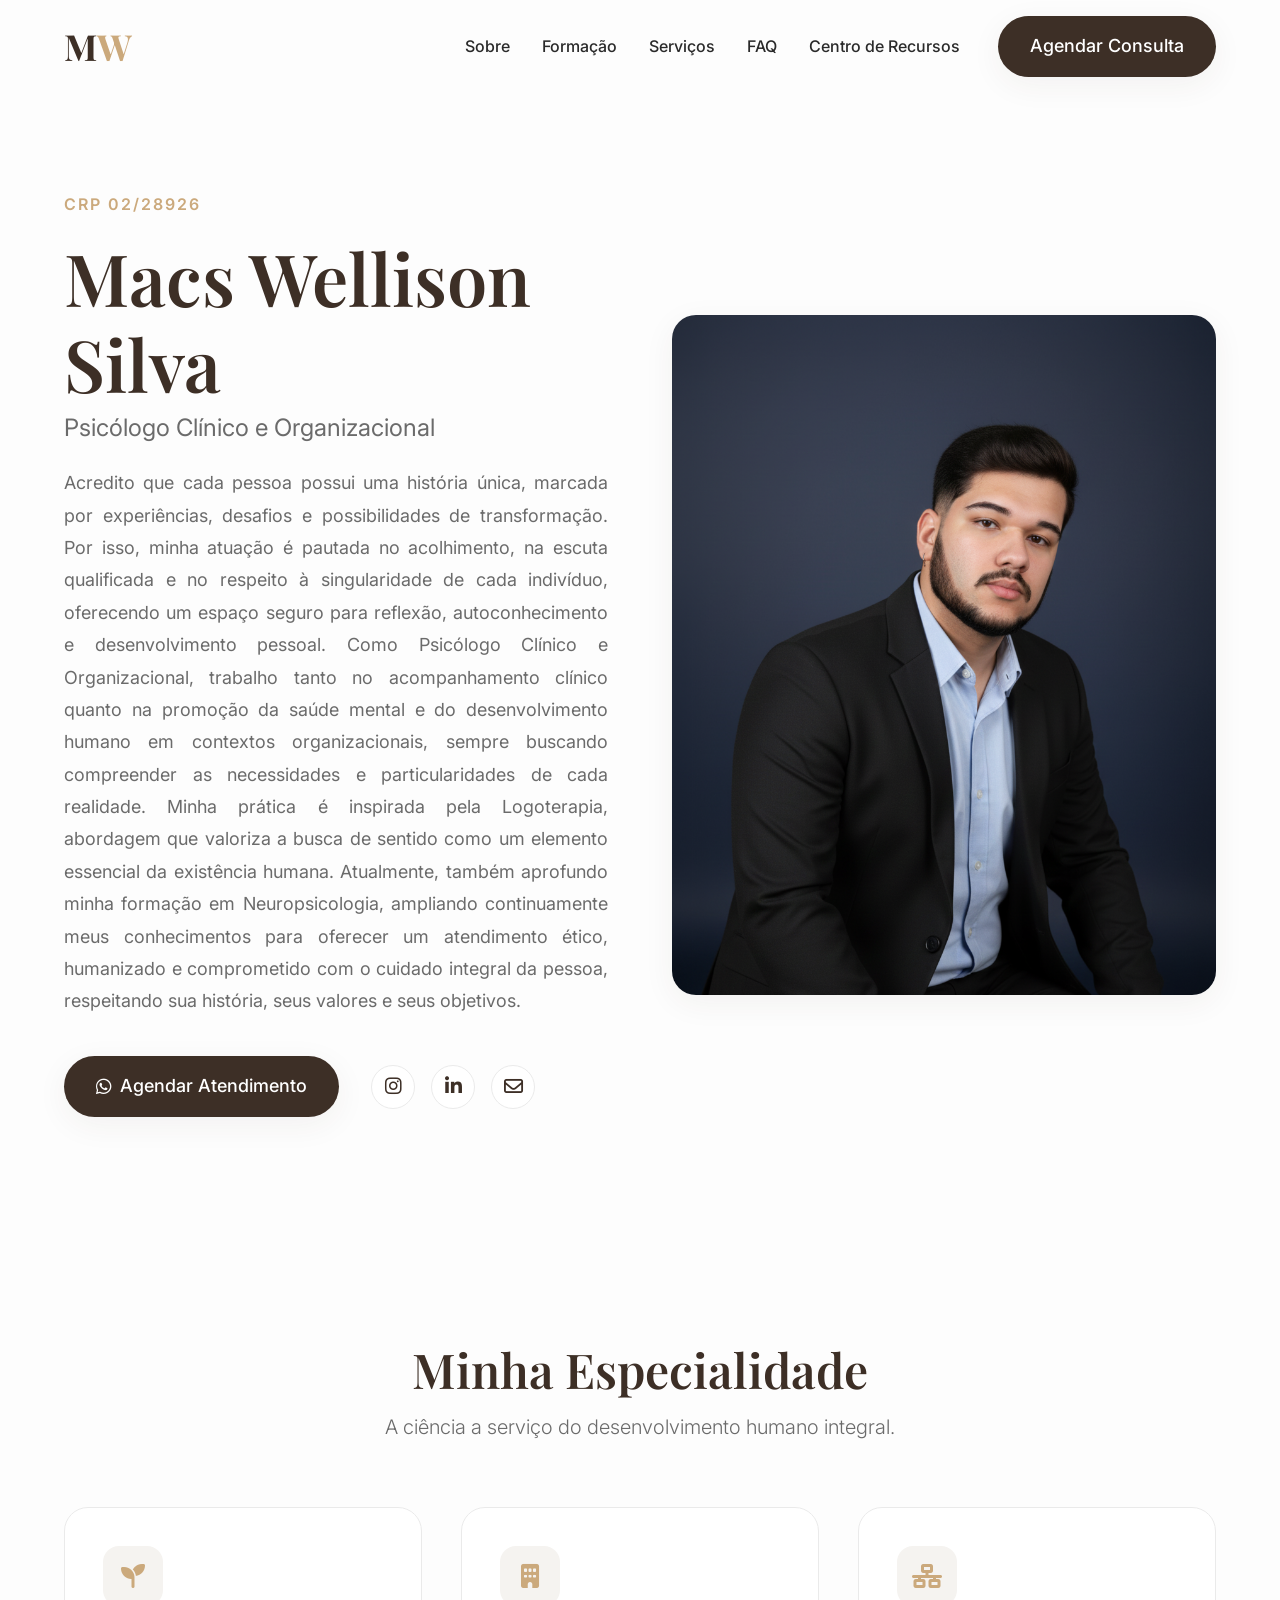
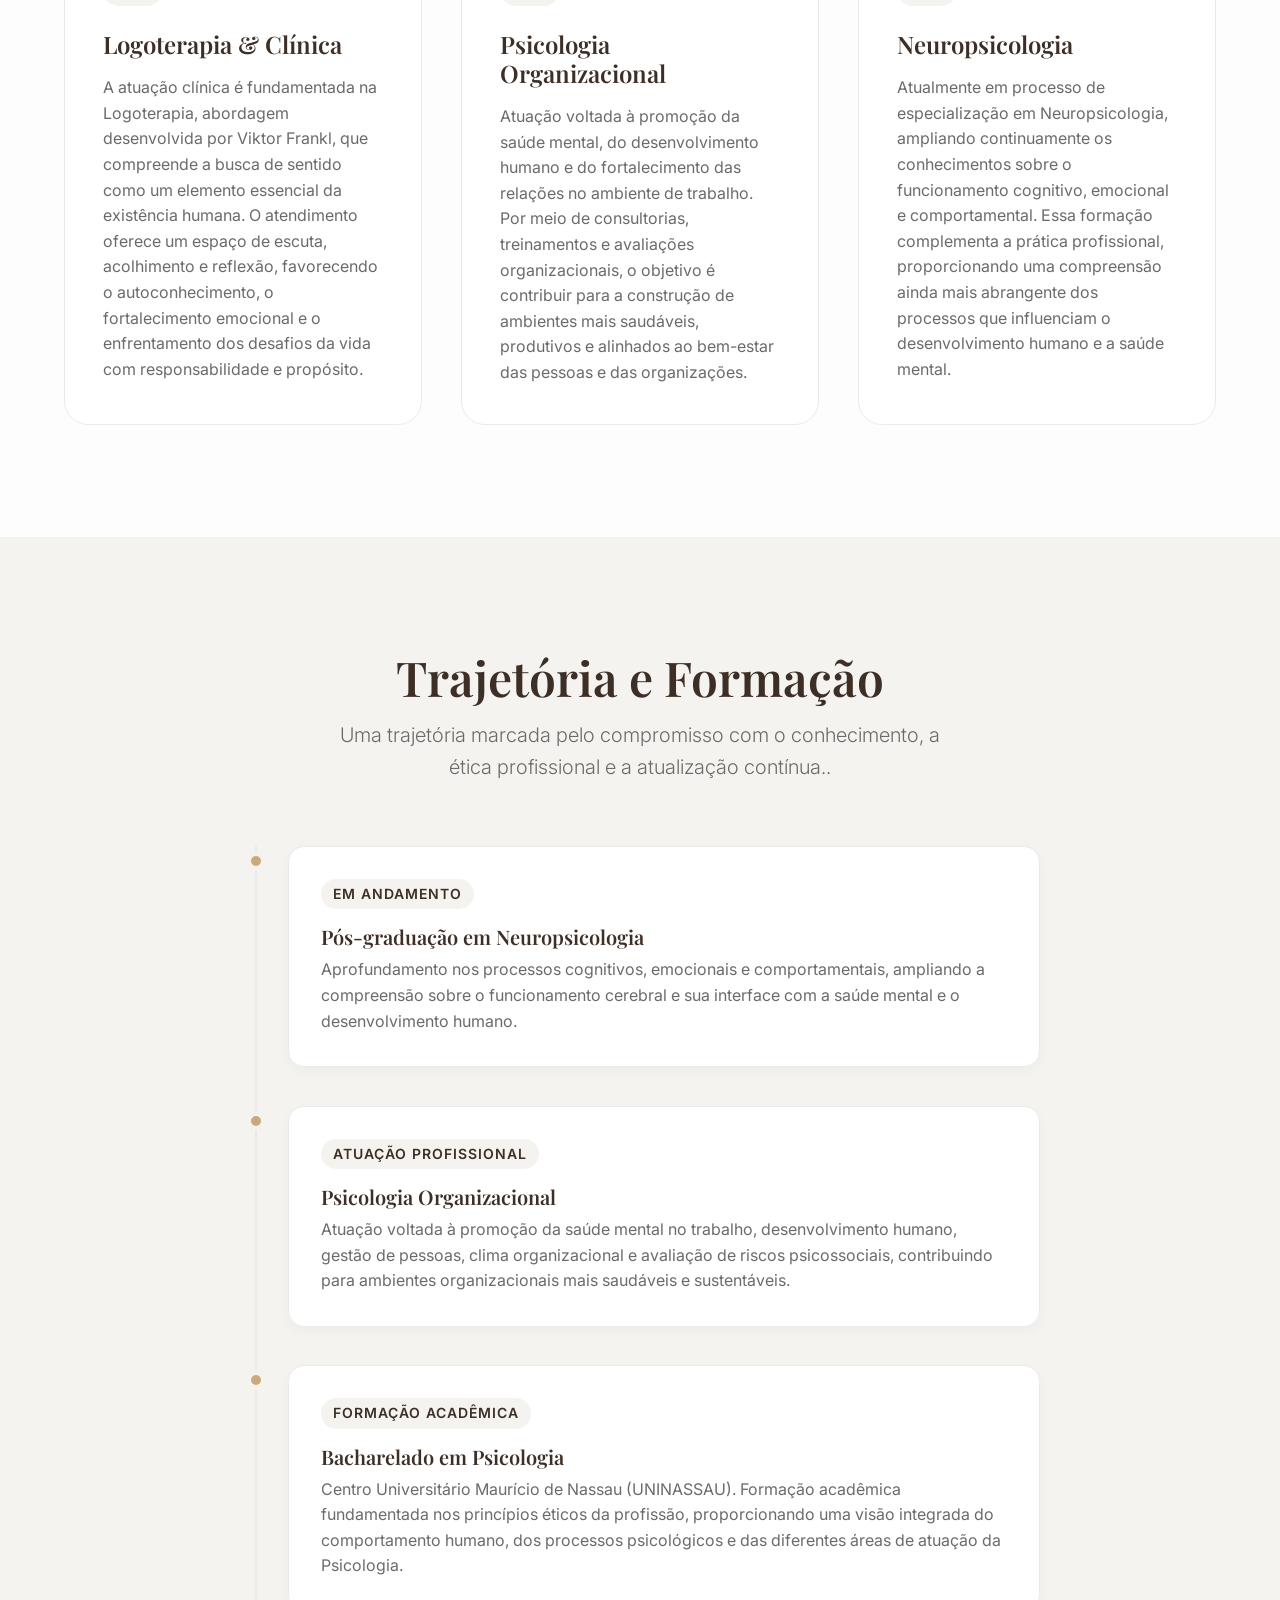
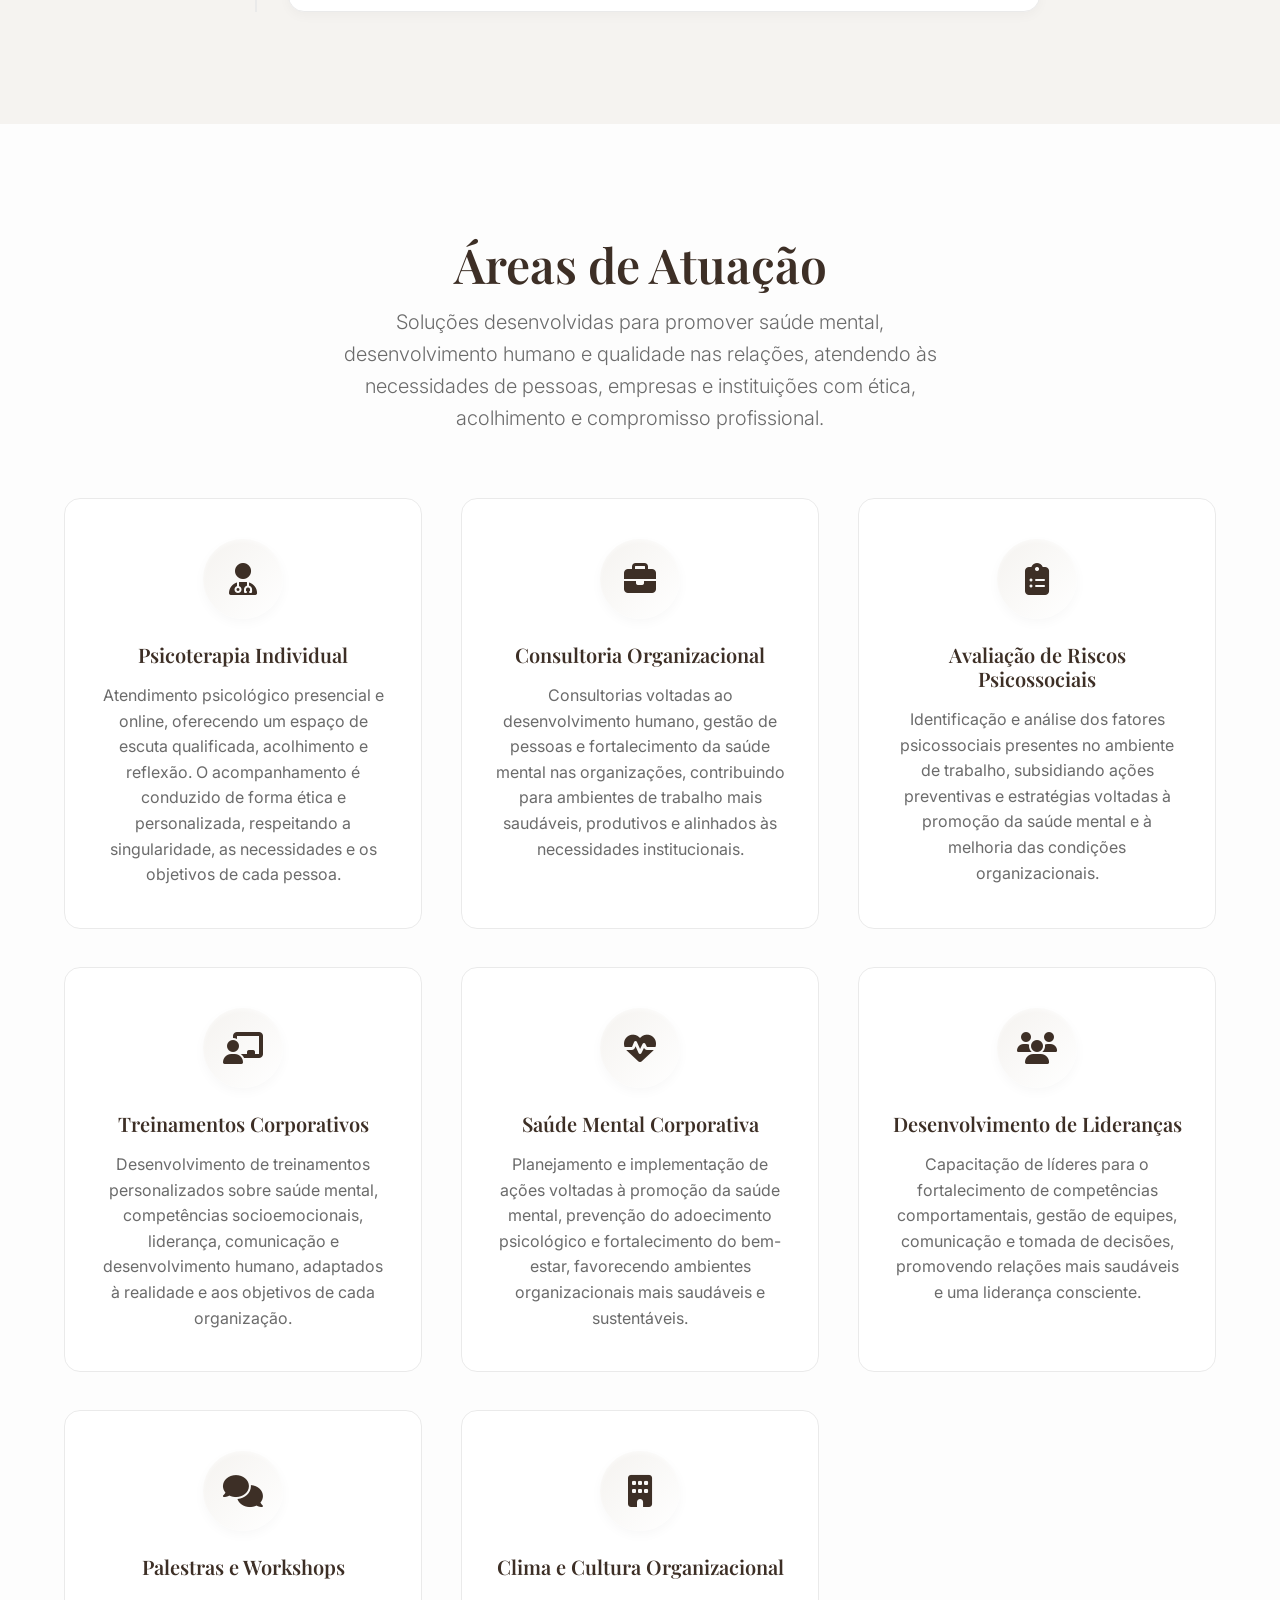
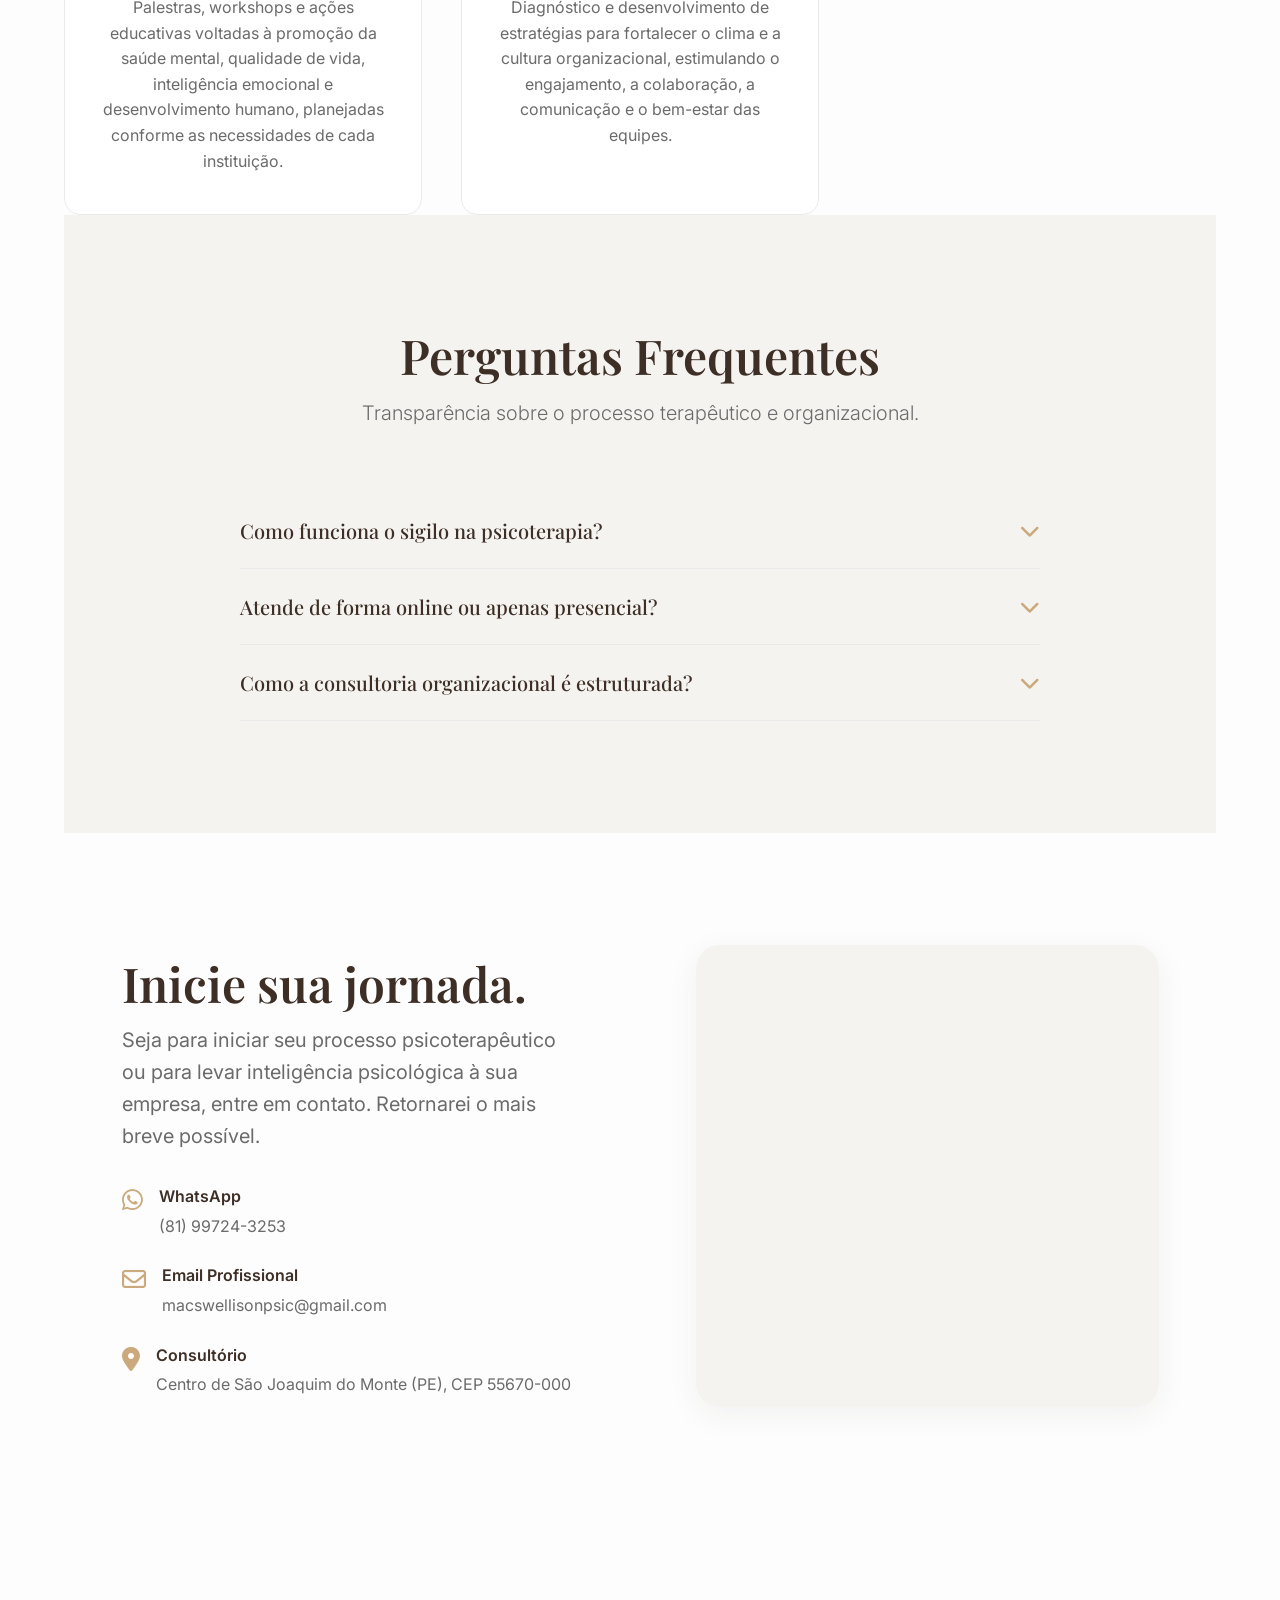
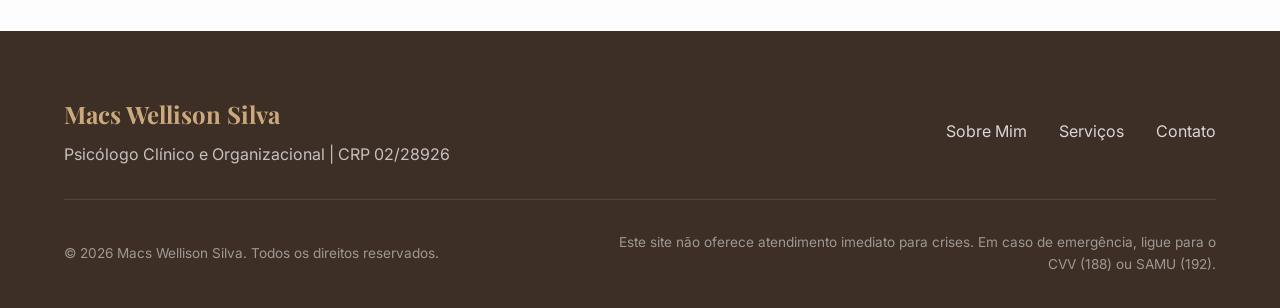
==== commit cbfbf284: "Update address details in index.html" ====
--- a/index.html
+++ b/index.html
@@ -312,7 +312,7 @@
                             <i class="fas fa-map-marker-alt"></i>
                             <div>
                                 <span>Consultório</span>
-                                <p>Travessa Claudio Coelho Xavier, 31, no Centro de São Joaquim do Monte (PE), CEP 55670-000</p>
+                                <p>Centro de São Joaquim do Monte (PE), CEP 55670-000</p>
                             </div>
                         </li>
                     </ul>
@@ -351,4 +351,4 @@
     <!-- Scripts -->
     <script src="js/script.js"></script>
 </body>
-</html>+</html>
